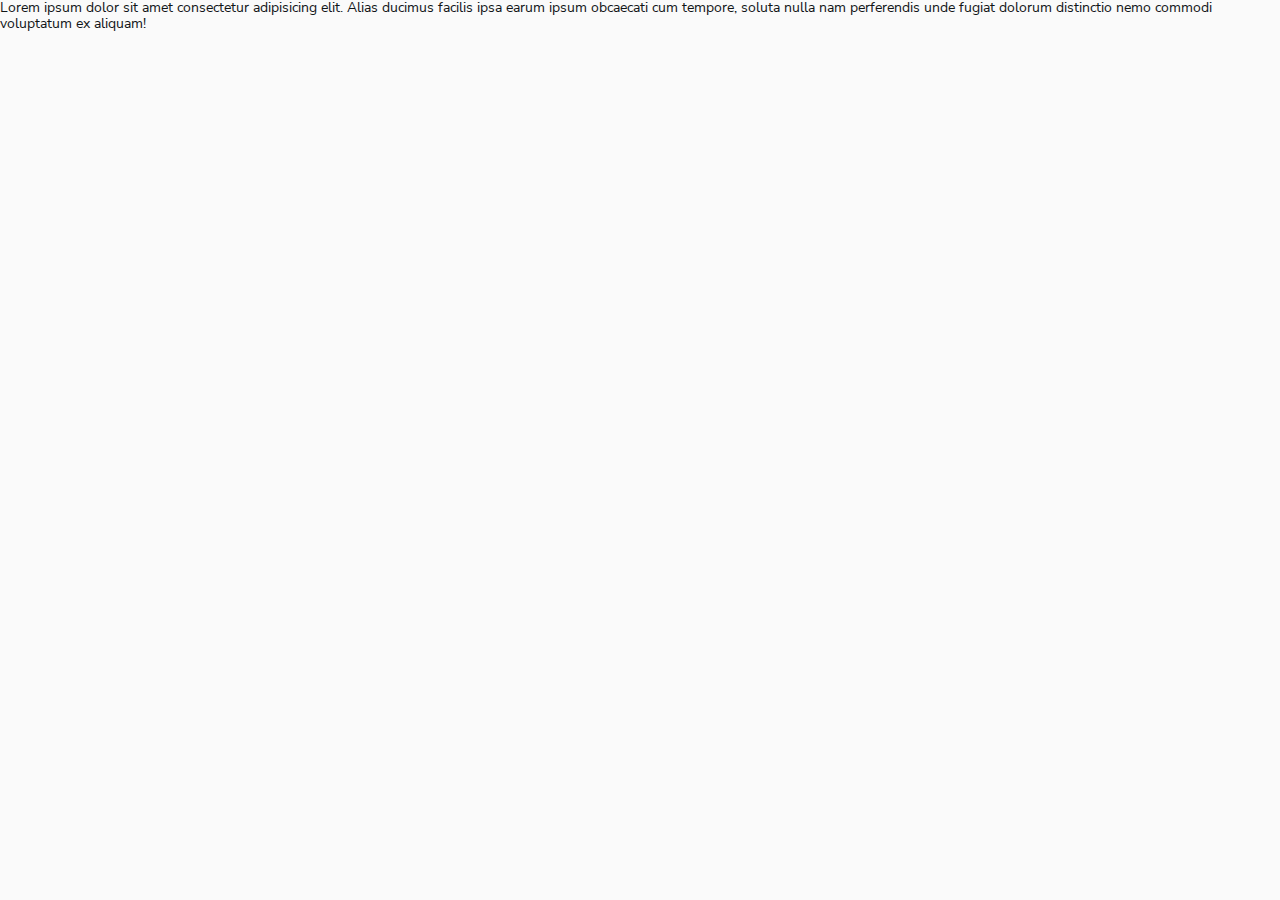
==== index.html @ a25a7075 "Add css starter fileses" ====
<!DOCTYPE html>
<html lang="en">
<head>
  <meta charset="UTF-8">
  <meta http-equiv="X-UA-Compatible" content="IE=edge">
  <meta name="viewport" content="width=device-width, initial-scale=1.0">
  <title>Countries</title>

  <!-- Stylesheets -->
  <link rel="stylesheet" href="css/normalize.css">
  <link rel="stylesheet" href="css/styles.css">
</head>
<body>

  Lorem ipsum dolor sit amet consectetur adipisicing elit. Alias ducimus facilis ipsa earum ipsum obcaecati cum tempore, soluta nulla nam perferendis unde fugiat dolorum distinctio nemo commodi voluptatum ex aliquam!

  <script src="js/main.js"></script>
</body>
</html>
---- css/styles.css ----
/* CUSTOM PROPS */
:root {
  --body-bg: #fafafa;
  --element-bg: #fff;
  --text-color: #111517;
}


/* FONTS */
@font-face {
  font-family: "Nunito Sans";
  src: url("../fonts/NunitoSans-SemiBold.woff2") format("woff2"),
    url("../fonts/NunitoSans-SemiBold.woff") format("woff");
  font-weight: 600;
  font-style: normal;
  font-display: swap;
}

@font-face {
  font-family: "Nunito Sans";
  src: url("../fonts/NunitoSans-Regular.woff2") format("woff2"),
    url("../fonts/NunitoSans-Regular.woff") format("woff");
  font-weight: normal;
  font-style: normal;
  font-display: swap;
}

@font-face {
  font-family: "Nunito Sans";
  src: url("../fonts/NunitoSans-Light.woff2") format("woff2"),
    url("../fonts/NunitoSans-Light.woff") format("woff");
  font-weight: 300;
  font-style: normal;
  font-display: swap;
}

@font-face {
  font-family: "Nunito Sans";
  src: url("../fonts/NunitoSans-ExtraBold.woff2") format("woff2"),
    url("../fonts/NunitoSans-ExtraBold.woff") format("woff");
  font-weight: bold;
  font-style: normal;
  font-display: swap;
}


/* GLOBAL */
html {
  box-sizing: border-box;
  height: 100%;
  scroll-behavior: smooth;
}

*,
*::before,
*::after {
  box-sizing: inherit;
}

body {
  display: flex;
  flex-direction: column;
  height: 100%;
  padding: 0;
  margin: 0;
  font-family: "Nunito Sans", "Arial", sans-serif;
  font-size: 14px;
  line-height: 16px;
  background-color: var(--body-bg);
  color: var(--text-color);
}

img {
  max-width: 100%;
  height: auto;
}

a {
  text-decoration: none;
}


/* DARK MODE */
.dark-mode {
  --body-bg: #202c36;
  --element-bg: #2b3844;
  --text-color: #fff;
}


/* CONTAINER */
.container {
  width: 100%;
  max-width: 1320px;
  padding-left: 20px;
  padding-right: 20px;
  margin-left: auto;
  margin-right: auto;
}


/* MAIN-CONTENT */
.main-content {
  flex-grow: 1;
}
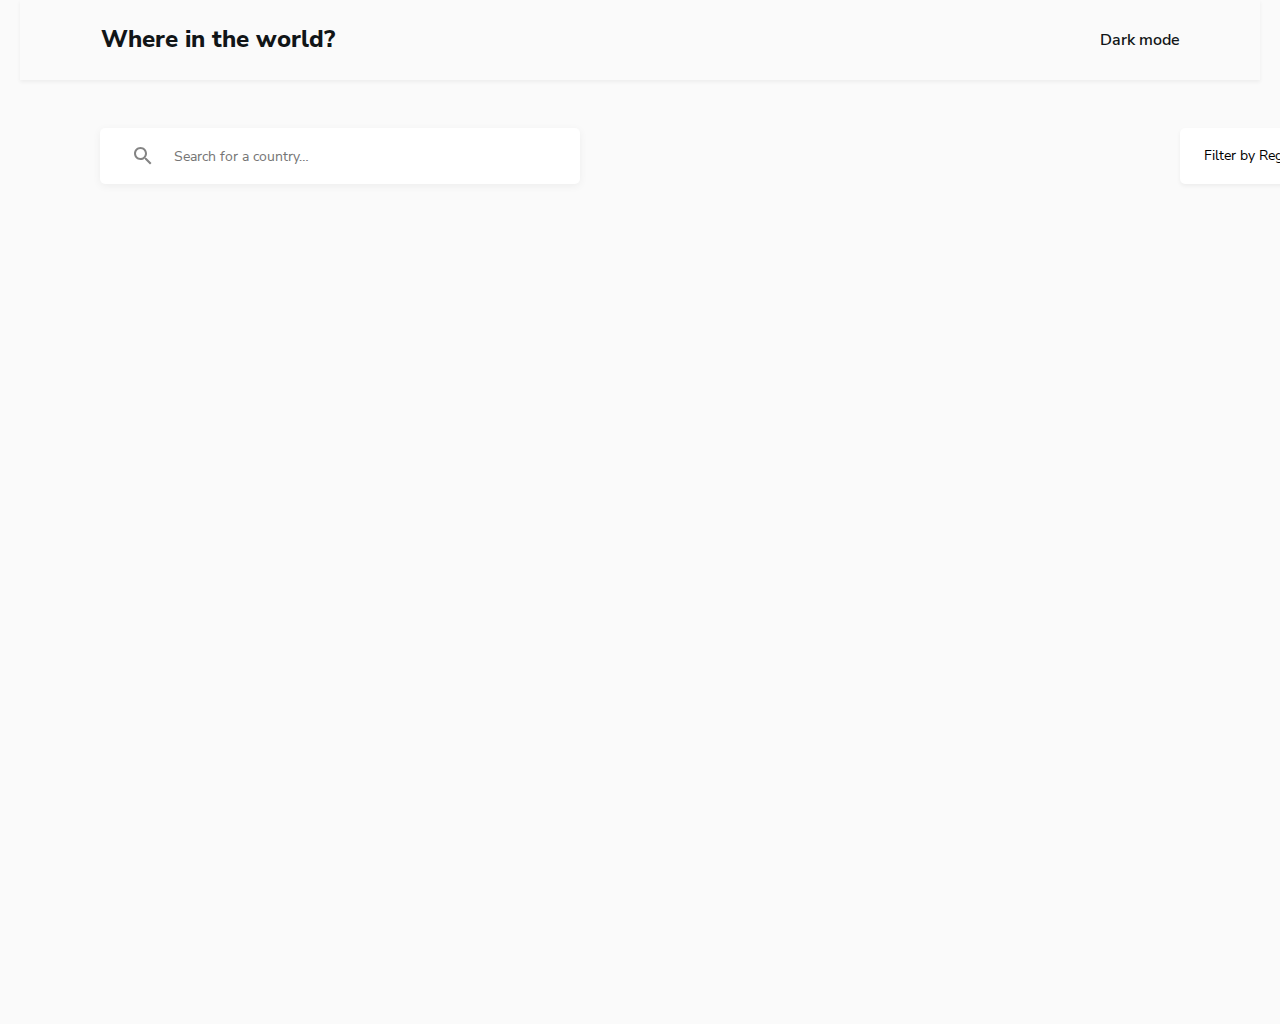
==== commit 89554237: "Add site header styles" ====
--- a/index.html
+++ b/index.html
@@ -1,5 +1,6 @@
 <!DOCTYPE html>
 <html lang="en">
+
 <head>
   <meta charset="UTF-8">
   <meta http-equiv="X-UA-Compatible" content="IE=edge">
@@ -9,11 +10,43 @@
   <!-- Stylesheets -->
   <link rel="stylesheet" href="css/normalize.css">
   <link rel="stylesheet" href="css/styles.css">
+  <link rel="stylesheet" href="https://pro.fontawesome.com/releases/v5.10.0/css/all.css"
+    integrity="sha384-AYmEC3Yw5cVb3ZcuHtOA93w35dYTsvhLPVnYs9eStHfGJvOvKxVfELGroGkvsg+p" crossorigin="anonymous" />
 </head>
+
 <body>
+  <div class="container">
+    <!-- Site header -->
+    <header class="site-header-container">
+      <h1 class="site-logo">Where in the world?</h1>
+      <div class="header-dark-mode">
 
-  Lorem ipsum dolor sit amet consectetur adipisicing elit. Alias ducimus facilis ipsa earum ipsum obcaecati cum tempore, soluta nulla nam perferendis unde fugiat dolorum distinctio nemo commodi voluptatum ex aliquam!
+        <span class="far fa-moon">Dark mode</span>
+
+      </div>
+    </header>
+    <!-- search form -->
+    <section class="form-search">
+      <form class="global-search-form" action="https://echo.htmlacademy.ru" method="GET">
+        <input class="global-search-form-input" type="search" name="search" placeholder="Search for a country…"
+          aria-label="Поиск" required>
+      </form>
+      <!-- Dropdown list -->
+      <div class="dropdown">
+        <button>Filter by Region</button>
+        <div class="dropdown-content">
+          <a href="#">Africa</a>
+          <a href="#">America</a>
+          <a href="#">Asia</a>
+          <a href="#">Europe</a>
+          <a href="#">Oceania</a>
+        </div>
+      </div>
+    </section>
+  </div>
+
 
   <script src="js/main.js"></script>
 </body>
-</html>
+
+</html>--- a/css/styles.css
+++ b/css/styles.css
@@ -3,6 +3,7 @@
   --body-bg: #fafafa;
   --element-bg: #fff;
   --text-color: #111517;
+  --box-shadov: 0px 2px 4px rgba(0, 0, 0, 0.0562443);
 }
 
 
@@ -91,7 +92,7 @@
 /* CONTAINER */
 .container {
   width: 100%;
-  max-width: 1320px;
+  max-width: 1480px;
   padding-left: 20px;
   padding-right: 20px;
   margin-left: auto;
@@ -99,7 +100,102 @@
 }
 
 
+/* SITE HEADER */
+.site-header-container {
+  display: flex;
+  justify-content: space-between;
+  align-items: center;
+  padding: 23px 80px 24px 81px;
+  box-shadow: var(--box-shadov);
+}
+.site-logo {
+  margin: 0;
+  font-weight: 800;
+  font-size: 24px;
+  line-height: 33px;
+  color: #111517;
+}
+.header-dark-mode {
+  font-weight: 600;
+  font-size: 16px;
+  line-height: 22px;
+}
+.fa-moon:before {
+  font-size: 12px;
+  margin-right: 8px;
+}
+
+/* SEARCH FORM */
+.form-search {
+  width: 1440px;
+  height: 944px;
+  padding: 48px 80px 45px;
+  display: flex;
+  justify-content: space-between;
+}
+.global-search-form-input {
+  width: 480px;
+  height: 56px;
+  padding-left: 74px;
+  background-image: url(../img/icon-search.svg);
+  background-repeat: no-repeat;
+  background-position: 34px center;
+  box-shadow: 0px 2px 9px rgba(0, 0, 0, 0.0532439);
+  border: none;
+  border-radius: 5px;
+}
+
+
+
+.dropdown {
+  display: inline-block;
+  position: relative;
+}
+.dropdown button{
+  width: 200px;
+  height: 56px;
+  padding: 0;
+  margin-bottom: 4px;
+  background: var(--element-bg);
+  box-shadow: var(--box-shadov);
+  border-radius: 5px;
+  border: none;
+  text-align: left;
+  padding-left: 24px;
+  background-image: url(../img/button-icon.svg);
+  background-repeat: no-repeat;
+  background-position: 164px center;
+}
+.dropdown-content {
+  display: none;
+  position: absolute;
+  width: 100%;
+  overflow: auto;
+  background: var(--element-bg);
+  box-shadow: var(--box-shadov);
+  border-radius: 5px;
+  padding: 16px 24px;
+}
+.dropdown:hover .dropdown-content {
+  display: block;
+}
+.dropdown-content a {
+  display: block;
+  color: var(--text-color);
+  transition: 0.3s ease;
+}
+.dropdown-content a:not(:last-child) {
+  margin-bottom: 8px;
+}
+.dropdown-content a:hover {
+  font-size: 20px;
+  transition: 0.3s ease;
+}
+
+
 /* MAIN-CONTENT */
 .main-content {
   flex-grow: 1;
 }
+
+
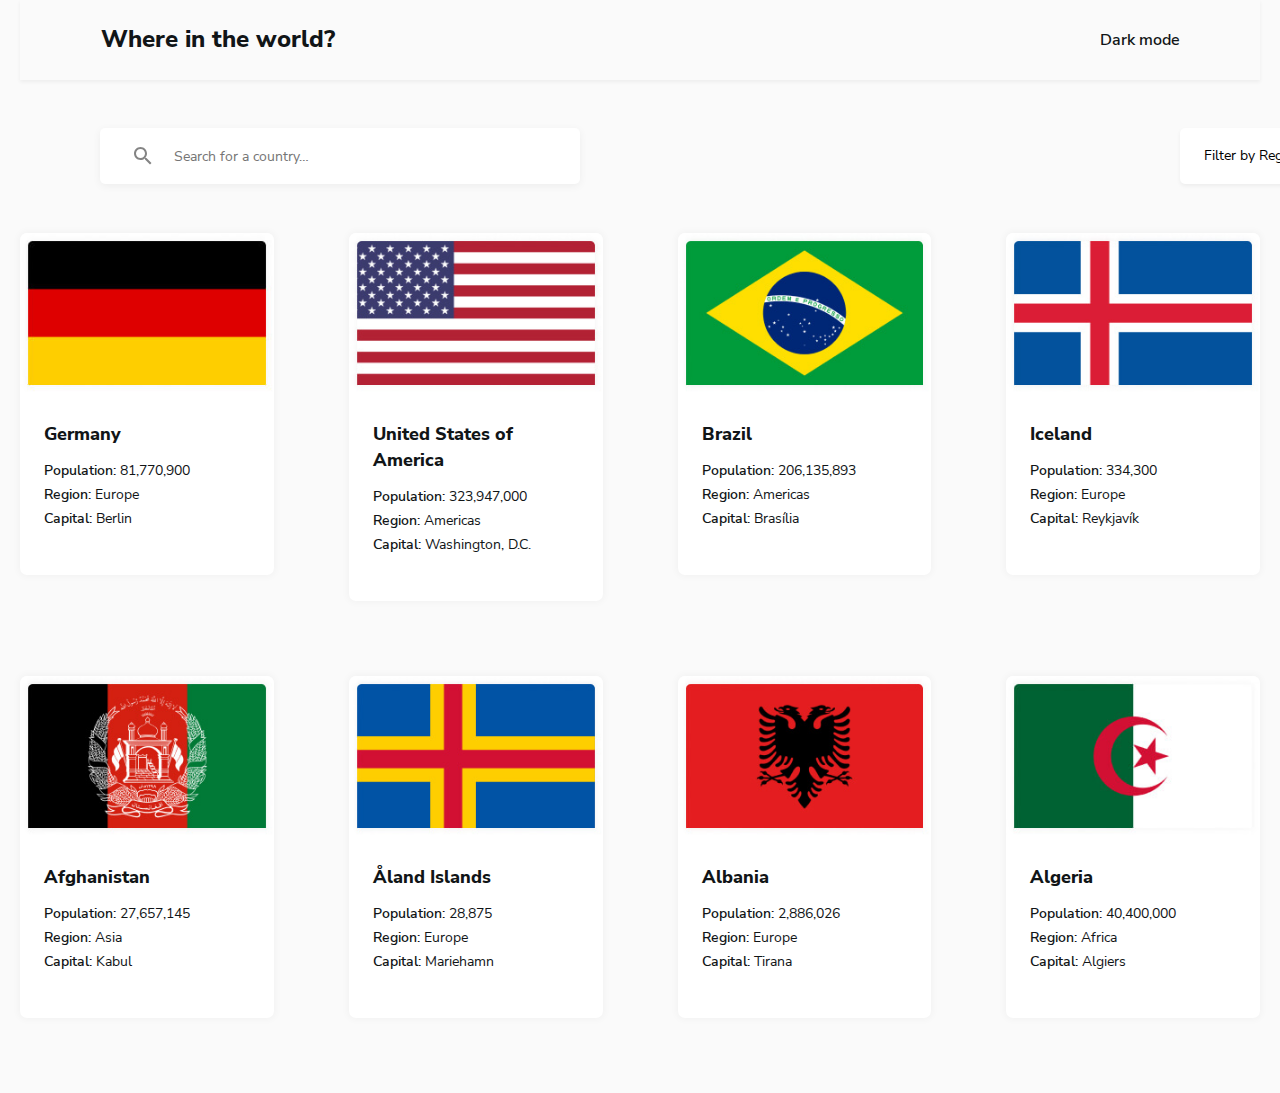
==== commit 791c12a6: "Add main content styles" ====
--- a/index.html
+++ b/index.html
@@ -45,6 +45,225 @@
     </section>
   </div>
 
+   <!-- main -->
+   <main class="main-content">
+    <div class="container">
+
+      <!--countries -->
+      <section class="countries">
+        <ul class="countries-list">
+          <li class="countries-item">
+            <div class="country">
+              <img class="country-flag" src="img/flag-germany.jpg" alt="Germany flag" width="264" height="160" srcset="img/flag-germany.jpg 1x, img/flag-germany@2x.jpg 2x">
+              <div class="country-info">
+                <h3 class="country-name">
+                  <a class="country-link" href="country.html">
+                    Germany
+                  </a>
+                </h3>
+                <dl class="country-details">
+                  <div class="country-details-item">
+                    <dt class="country-details-title">Population:</dt>
+                    <dd class="country-details-value">81,770,900</dd>
+                  </div>
+                  <div class="country-details-item">
+                    <dt class="country-details-title">Region:</dt>
+                    <dd class="country-details-value">Europe</dd>
+                  </div>
+                  <div class="country-details-item">
+                    <dt class="country-details-title">Capital:</dt>
+                    <dd class="country-details-value">Berlin</dd>
+                  </div>
+                </dl>
+              </div>
+            </div>
+          </li>
+          <li class="countries-item">
+            <div class="country">
+              <img class="country-flag" src="img/flag-usa.jpg" alt="USA flag" width="264" height="160" srcset="img/flag-usa.jpg 1x, img/flag-usa@2x.jpg 2x">
+              <div class="country-info">
+                <h3 class="country-name">
+                  <a class="country-link" href="country.html">
+                    United States of America
+                  </a>
+                </h3>
+                <dl class="country-details">
+                  <div class="country-details-item">
+                    <dt class="country-details-title">Population:</dt>
+                    <dd class="country-details-value">323,947,000</dd>
+                  </div>
+                  <div class="country-details-item">
+                    <dt class="country-details-title">Region:</dt>
+                    <dd class="country-details-value">Americas</dd>
+                  </div>
+                  <div class="country-details-item">
+                    <dt class="country-details-title">Capital:</dt>
+                    <dd class="country-details-value">Washington, D.C.</dd>
+                  </div>
+                </dl>
+              </div>
+            </div>
+          </li>
+          <li class="countries-item">
+            <div class="country">
+              <img class="country-flag" src="img/flag-brazil.jpg" alt="Brazil flag" width="264" height="160" srcset="img/flag-brazil.jpg 1x, img/flag-brazil@2x.jpg 2x">
+              <div class="country-info">
+                <h3 class="country-name">
+                  <a class="country-link" href="country.html">
+                    Brazil
+                  </a>
+                </h3>
+                <dl class="country-details">
+                  <div class="country-details-item">
+                    <dt class="country-details-title">Population:</dt>
+                    <dd class="country-details-value">206,135,893</dd>
+                  </div>
+                  <div class="country-details-item">
+                    <dt class="country-details-title">Region:</dt>
+                    <dd class="country-details-value">Americas</dd>
+                  </div>
+                  <div class="country-details-item">
+                    <dt class="country-details-title">Capital:</dt>
+                    <dd class="country-details-value">Brasília</dd>
+                  </div>
+                </dl>
+              </div>
+            </div>
+          </li>
+          <li class="countries-item">
+            <div class="country">
+              <img class="country-flag" src="img/flag-iceland.jpg" alt="Iceland flag" width="264" height="160" srcset="img/flag-iceland.jpg 1x, img/flag-iceland@2x.jpg 2x">
+              <div class="country-info">
+                <h3 class="country-name">
+                  <a class="country-link" href="country.html">
+                    Iceland
+                  </a>
+                </h3>
+                <dl class="country-details">
+                  <div class="country-details-item">
+                    <dt class="country-details-title">Population:</dt>
+                    <dd class="country-details-value">334,300</dd>
+                  </div>
+                  <div class="country-details-item">
+                    <dt class="country-details-title">Region:</dt>
+                    <dd class="country-details-value">Europe</dd>
+                  </div>
+                  <div class="country-details-item">
+                    <dt class="country-details-title">Capital:</dt>
+                    <dd class="country-details-value">Reykjavík</dd>
+                  </div>
+                </dl>
+              </div>
+            </div>
+          </li>
+          <li class="countries-item">
+            <div class="country">
+              <img class="country-flag" src="img/flag-ex-afghanistan.jpg" alt="Afghanistan flag" width="264" height="160" srcset="img/flag-ex-afghanistan.jpg 1x, img/flag-ex-afghanistan@2x.jpg 2x">
+              <div class="country-info">
+                <h3 class="country-name">
+                  <a class="country-link" href="country.html">
+                    Afghanistan
+                  </a>
+                </h3>
+                <dl class="country-details">
+                  <div class="country-details-item">
+                    <dt class="country-details-title">Population:</dt>
+                    <dd class="country-details-value">27,657,145</dd>
+                  </div>
+                  <div class="country-details-item">
+                    <dt class="country-details-title">Region:</dt>
+                    <dd class="country-details-value">Asia</dd>
+                  </div>
+                  <div class="country-details-item">
+                    <dt class="country-details-title">Capital:</dt>
+                    <dd class="country-details-value">Kabul</dd>
+                  </div>
+                </dl>
+              </div>
+            </div>
+          </li>
+          <li class="countries-item">
+            <div class="country">
+              <img class="country-flag" src="img/flag-aland.jpg" alt="Åland Islands flag" width="264" height="160" srcset="img/flag-aland.jpg 1x, img/flag-aland@2x.jpg 2x">
+              <div class="country-info">
+                <h3 class="country-name">
+                  <a class="country-link" href="country.html">
+                    Åland Islands
+                  </a>
+                </h3>
+                <dl class="country-details">
+                  <div class="country-details-item">
+                    <dt class="country-details-title">Population:</dt>
+                    <dd class="country-details-value">28,875</dd>
+                  </div>
+                  <div class="country-details-item">
+                    <dt class="country-details-title">Region:</dt>
+                    <dd class="country-details-value">Europe</dd>
+                  </div>
+                  <div class="country-details-item">
+                    <dt class="country-details-title">Capital:</dt>
+                    <dd class="country-details-value">Mariehamn</dd>
+                  </div>
+                </dl>
+              </div>
+            </div>
+          </li>
+          <li class="countries-item">
+            <div class="country">
+              <img class="country-flag" src="img/flag-albania.jpg" alt="Albania flag" width="264" height="160" srcset="img/flag-albania.jpg 1x, img/flag-albania@2x.jpg 2x">
+              <div class="country-info">
+                <h3 class="country-name">
+                  <a class="country-link" href="country.html">
+                    Albania
+                  </a>
+                </h3>
+                <dl class="country-details">
+                  <div class="country-details-item">
+                    <dt class="country-details-title">Population:</dt>
+                    <dd class="country-details-value">2,886,026</dd>
+                  </div>
+                  <div class="country-details-item">
+                    <dt class="country-details-title">Region:</dt>
+                    <dd class="country-details-value">Europe</dd>
+                  </div>
+                  <div class="country-details-item">
+                    <dt class="country-details-title">Capital:</dt>
+                    <dd class="country-details-value">Tirana</dd>
+                  </div>
+                </dl>
+              </div>
+            </div>
+          </li>
+          <li class="countries-item">
+            <div class="country">
+              <img class="country-flag" src="img/flag-algeria.jpg" alt="Algeria flag" width="264" height="160" srcset="img/flag-algeria.jpg 1x, img/flag-algeria@2x.jpg 2x">
+              <div class="country-info">
+                <h3 class="country-name">
+                  <a class="country-link" href="country.html">
+                    Algeria
+                  </a>
+                </h3>
+                <dl class="country-details">
+                  <div class="country-details-item">
+                    <dt class="country-details-title">Population:</dt>
+                    <dd class="country-details-value">40,400,000</dd>
+                  </div>
+                  <div class="country-details-item">
+                    <dt class="country-details-title">Region:</dt>
+                    <dd class="country-details-value">Africa</dd>
+                  </div>
+                  <div class="country-details-item">
+                    <dt class="country-details-title">Capital:</dt>
+                    <dd class="country-details-value">Algiers</dd>
+                  </div>
+                </dl>
+              </div>
+            </div>
+          </li>
+        </ul>
+      </section>
+    </div>
+  </main>
 
   <script src="js/main.js"></script>
 </body>
--- a/css/styles.css
+++ b/css/styles.css
@@ -128,7 +128,6 @@
 /* SEARCH FORM */
 .form-search {
   width: 1440px;
-  height: 944px;
   padding: 48px 80px 45px;
   display: flex;
   justify-content: space-between;
@@ -193,9 +192,218 @@
 }
 
 
-/* MAIN-CONTENT */
+/* MAIN CONTENT */
 .main-content {
   flex-grow: 1;
-}
-
-
+  padding-bottom: 48px;
+}
+
+.main-content-inner {
+  padding-top: 80px;
+}
+
+/* COUNTRIES */
+.countries-list {
+  display: flex;
+  flex-wrap: wrap;
+  padding: 0;
+  margin: 0;
+  margin-left: -75px;
+  margin-bottom: -75px;
+  list-style: none;
+}
+
+.countries-item {
+  width: calc(25% - 75px);
+  margin-left: 75px;
+  margin-bottom: 75px;
+}
+
+
+/* INDEX-COUNTRY */
+.country {
+  border-radius: 7px;
+  overflow: hidden;
+  background-color: var(--element-bg);
+  color: var(--text-color);
+  box-shadow: 0px 0px 7px 2px rgba(0, 0, 0, 0.03);
+}
+
+.country-flag {
+  width: 100%;
+  height: 160px;
+  object-fit: cover;
+}
+
+.country-info {
+  padding: 24px 24px 48px;
+}
+
+.country-name {
+  margin-top: 0;
+  margin-bottom: 16px;
+  font-size: 18px;
+  line-height: 26px;
+  font-weight: 800;
+}
+
+.country-link {
+  color: var(--text-color);
+}
+
+.country-details {
+  margin: 0;
+}
+
+.country-details-item {
+  display: flex;
+  flex-wrap: wrap;
+}
+
+.country-details-item:not(:last-child) {
+  margin-bottom: 8px;
+}
+
+.country-details-title {
+  font-weight: 600;
+}
+
+.country-details-value {
+  margin-left: 4px;
+}
+
+
+/* COUNTRY-PAGE */
+.country-page-back-wrapper {
+  margin-bottom: 80px;
+}
+
+.country-page-back-link {
+  display: inline-flex;
+  align-items: center;
+  padding: 10px 40px;
+  border-radius: 6px;
+  background-color: var(--element-bg);
+  color: var(--text-color);
+  box-shadow: 0px 0px 7px rgba(0, 0, 0, 0.3);
+}
+
+.country-page-back-link:hover {
+  opacity: 0.8;
+}
+
+.country-page-back-link:active {
+  opacity: 0.6;
+}
+
+.country-page-back-icon {
+  width: 20px;
+  height: 20px;
+  margin-right: 10px;
+}
+
+.country-page-back-text {
+  font-size: 16px;
+  line-height: 20px;
+}
+
+.country-page-flag-info {
+  display: flex;
+}
+
+.country-page-flag {
+  width: 560px;
+  height: 400px;
+  margin-right: 120px;
+  object-fit: cover;
+  border-radius: 10px;
+  box-shadow: 0px 0px 14px 4px rgba(0, 0, 0, 0.1);
+}
+
+.country-page-info {
+  width: 600px;
+  padding-top: 40px;
+}
+
+.country-page-title {
+  margin-top: 0;
+  margin-bottom: 24px;
+  font-size: 32px;
+  line-height: 44px;
+  font-weight: 800;
+}
+
+.country-page-dls-wrapper {
+  display: flex;
+  justify-content: space-between;
+  margin-bottom: 70px;
+}
+
+.country-page-details {
+  width: 250px;
+}
+
+.country-page-details-item {
+  display: flex;
+}
+
+.country-page-details-item:not(:last-child) {
+  margin-bottom: 12px;
+}
+
+.country-page-details-title {
+  margin-right: 4px;
+  font-weight: 600;
+}
+
+.country-page-details-value {
+  margin: 0;
+  font-weight: 300;
+}
+
+.country-page-border-countries {
+  display: flex;
+  align-items: center;
+}
+
+.country-page-border-countries-heading {
+  margin-top: 0;
+  margin-bottom: 0;
+  margin-right: 15px;
+  font-size: 16px;
+  line-height: 20px;
+  font-weight: 600;
+}
+
+.country-page-border-countries-list {
+  display: flex;
+  flex-wrap: wrap;
+}
+
+.country-page-border-country-link {
+  min-width: 96px;
+  padding: 5px 10px;
+  margin-top: 4px;
+  margin-bottom: 4px;
+  border-radius: 2px;
+  background-color: var(--element-bg);
+  color: var(--text-color);
+  text-align: center;
+  box-shadow: 0px 0px 4px 1px rgba(0, 0, 0, 0.1);
+  transition: background-color var(--transition-duration) ease,
+    color var(--transition-duration) ease;
+}
+
+.country-page-border-country-link:not(:last-child) {
+  margin-right: 10px;
+}
+
+.country-page-border-country-link:hover {
+  opacity: 0.8;
+}
+
+.country-page-border-country-link:active {
+  opacity: 0.6;
+}
+
+
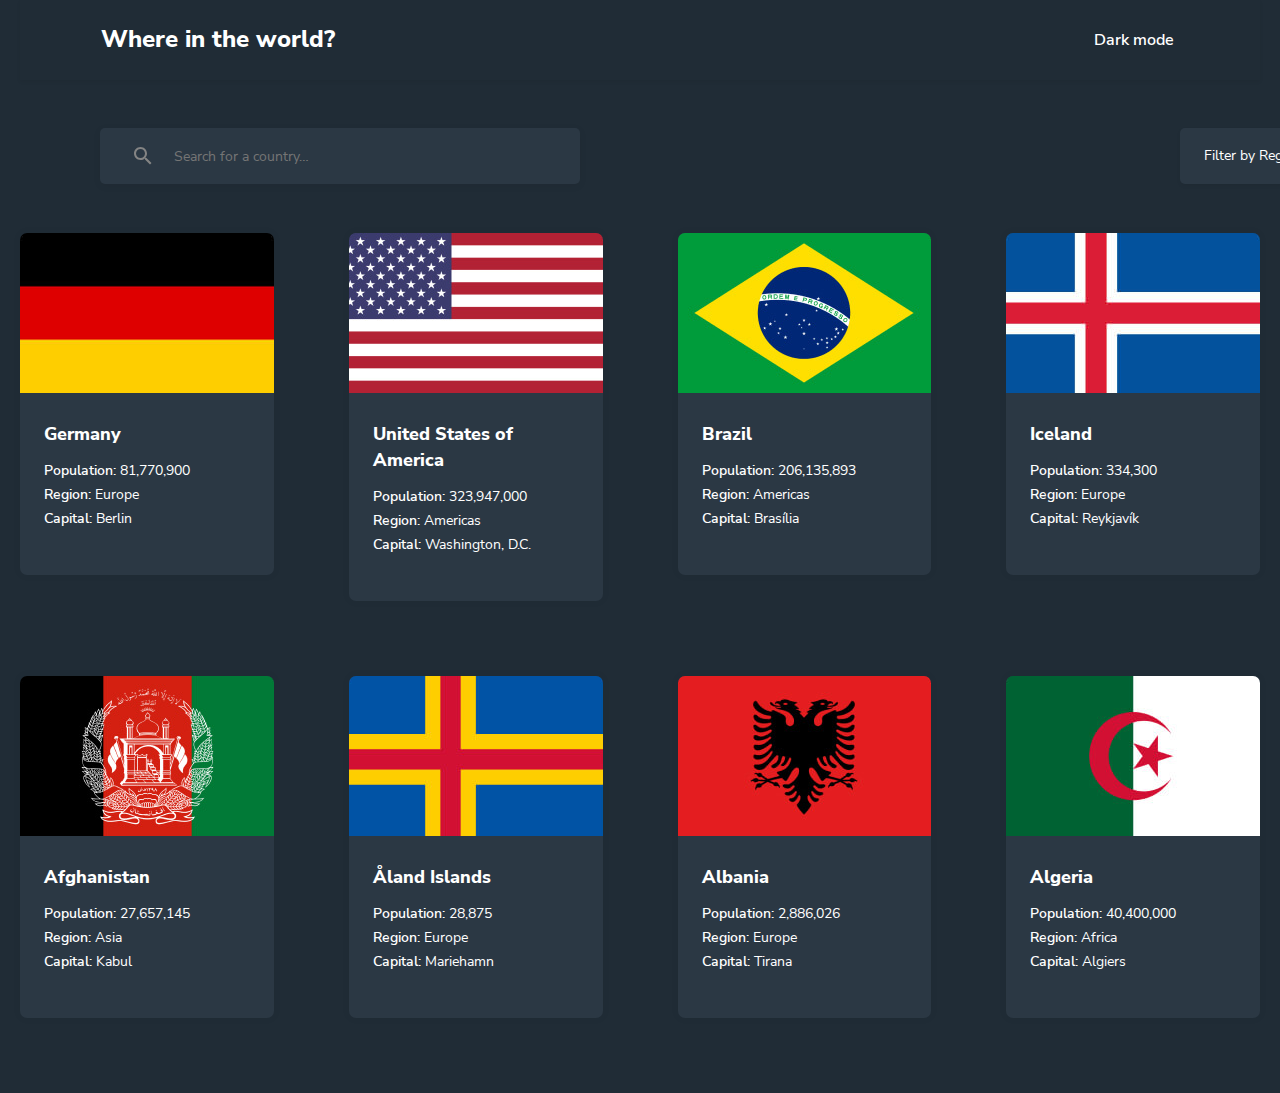
==== commit 6d36ce94: "Add dark mode styles" ====
--- a/index.html
+++ b/index.html
@@ -14,22 +14,20 @@
     integrity="sha384-AYmEC3Yw5cVb3ZcuHtOA93w35dYTsvhLPVnYs9eStHfGJvOvKxVfELGroGkvsg+p" crossorigin="anonymous" />
 </head>
 
-<body>
+<body class="dark-mode">
   <div class="container">
     <!-- Site header -->
     <header class="site-header-container">
-      <h1 class="site-logo">Where in the world?</h1>
-      <div class="header-dark-mode">
-
+      <a class="site-logo" href="index.html">Where in the world?</a>
+      <button class="header-dark-mode">
         <span class="far fa-moon">Dark mode</span>
-
-      </div>
+      </button>
     </header>
     <!-- search form -->
     <section class="form-search">
       <form class="global-search-form" action="https://echo.htmlacademy.ru" method="GET">
         <input class="global-search-form-input" type="search" name="search" placeholder="Search for a country…"
-          aria-label="Поиск" required>
+          aria-label="Search for a country…" required>
       </form>
       <!-- Dropdown list -->
       <div class="dropdown">
--- a/css/styles.css
+++ b/css/styles.css
@@ -69,6 +69,8 @@
   line-height: 16px;
   background-color: var(--body-bg);
   color: var(--text-color);
+  transition: background-color 0.4s ease,
+  color 0.4s ease;
 }
 
 img {
@@ -114,11 +116,16 @@
   font-size: 24px;
   line-height: 33px;
   color: #111517;
+  background-color: var(--body-bg);
+  color: var(--text-color);
 }
 .header-dark-mode {
   font-weight: 600;
   font-size: 16px;
   line-height: 22px;
+  border: none;
+  background-color: var(--body-bg);
+  color: var(--text-color);
 }
 .fa-moon:before {
   font-size: 12px;
@@ -137,6 +144,8 @@
   height: 56px;
   padding-left: 74px;
   background-image: url(../img/icon-search.svg);
+  background-color: var(--element-bg);
+  color: var(--text-color);
   background-repeat: no-repeat;
   background-position: 34px center;
   box-shadow: 0px 2px 9px rgba(0, 0, 0, 0.0532439);
@@ -144,8 +153,6 @@
   border-radius: 5px;
 }
 
-
-
 .dropdown {
   display: inline-block;
   position: relative;
@@ -155,7 +162,8 @@
   height: 56px;
   padding: 0;
   margin-bottom: 4px;
-  background: var(--element-bg);
+  background-color: var(--element-bg);
+  color: var(--text-color);
   box-shadow: var(--box-shadov);
   border-radius: 5px;
   border: none;
@@ -390,8 +398,8 @@
   color: var(--text-color);
   text-align: center;
   box-shadow: 0px 0px 4px 1px rgba(0, 0, 0, 0.1);
-  transition: background-color var(--transition-duration) ease,
-    color var(--transition-duration) ease;
+  transition: background-color 0.4s ease,
+  color 0.4s ease;
 }
 
 .country-page-border-country-link:not(:last-child) {
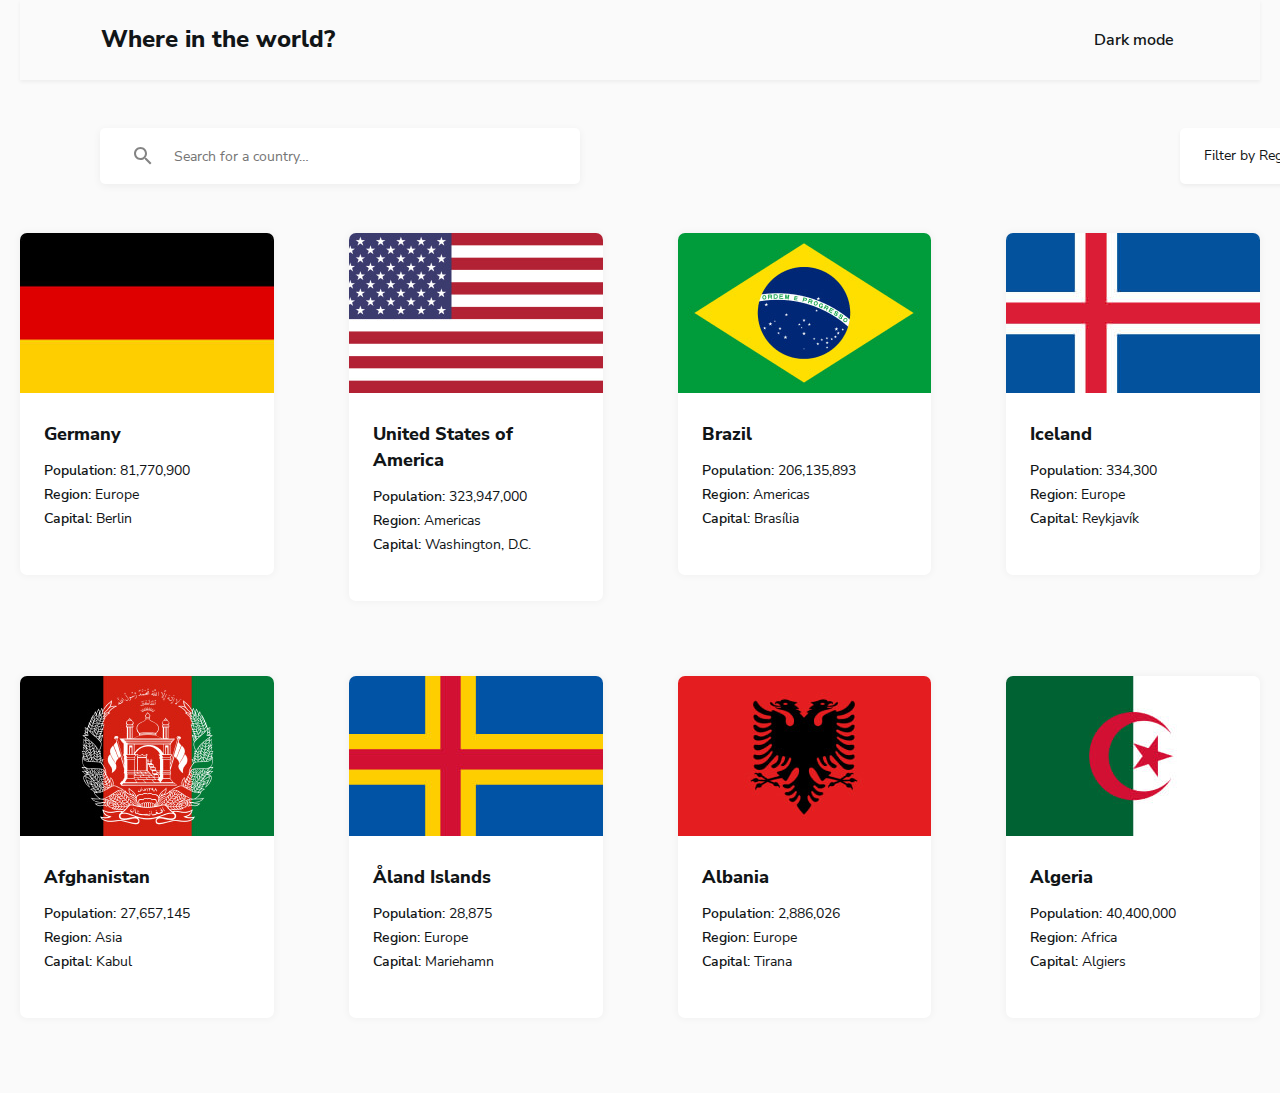
==== commit ac140209: "Add country page" ====
--- a/index.html
+++ b/index.html
@@ -14,7 +14,7 @@
     integrity="sha384-AYmEC3Yw5cVb3ZcuHtOA93w35dYTsvhLPVnYs9eStHfGJvOvKxVfELGroGkvsg+p" crossorigin="anonymous" />
 </head>
 
-<body class="dark-mode">
+<body>
   <div class="container">
     <!-- Site header -->
     <header class="site-header-container">
@@ -34,9 +34,9 @@
         <button>Filter by Region</button>
         <div class="dropdown-content">
           <a href="#">Africa</a>
-          <a href="#">America</a>
+          <a href="index.html">America</a>
           <a href="#">Asia</a>
-          <a href="#">Europe</a>
+          <a href="europe.html">Europe</a>
           <a href="#">Oceania</a>
         </div>
       </div>
--- a/css/styles.css
+++ b/css/styles.css
@@ -283,6 +283,7 @@
 
 /* COUNTRY-PAGE */
 .country-page-back-wrapper {
+  margin-top: 80px;
   margin-bottom: 80px;
 }
 
